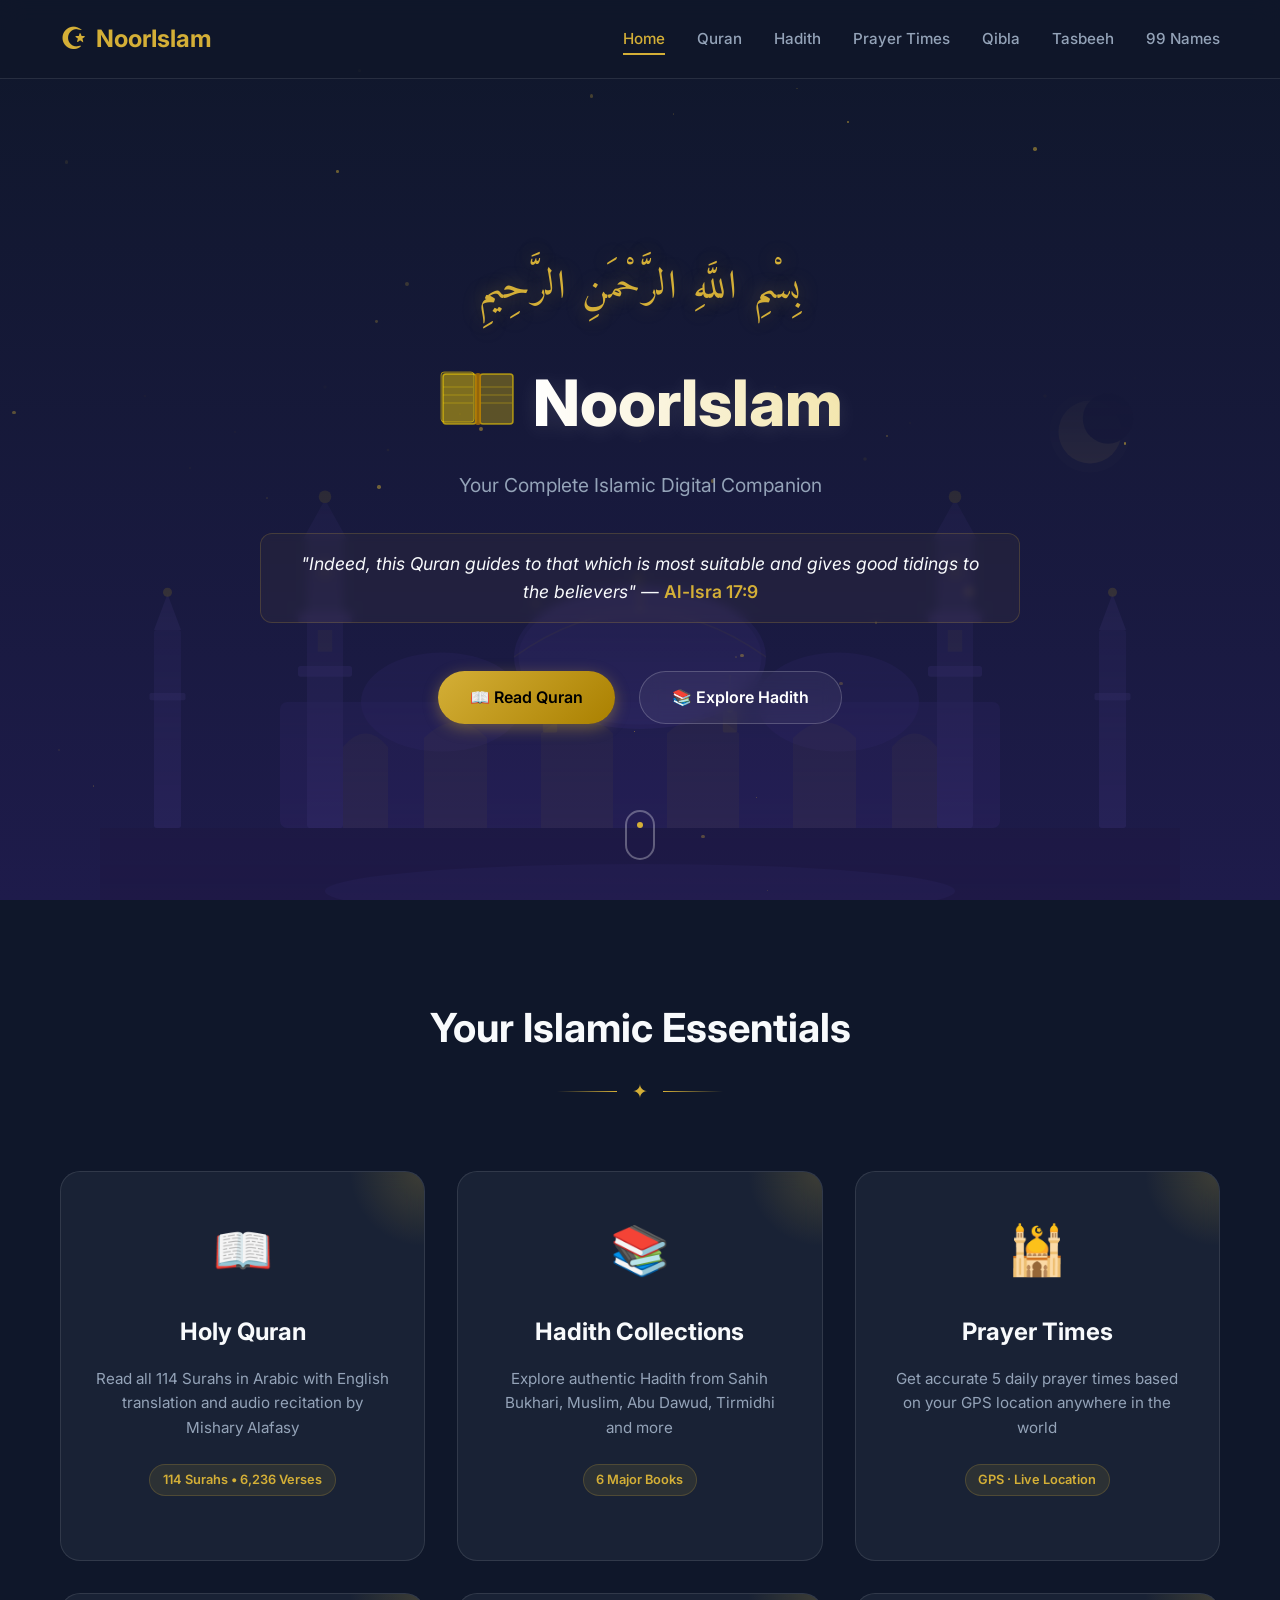
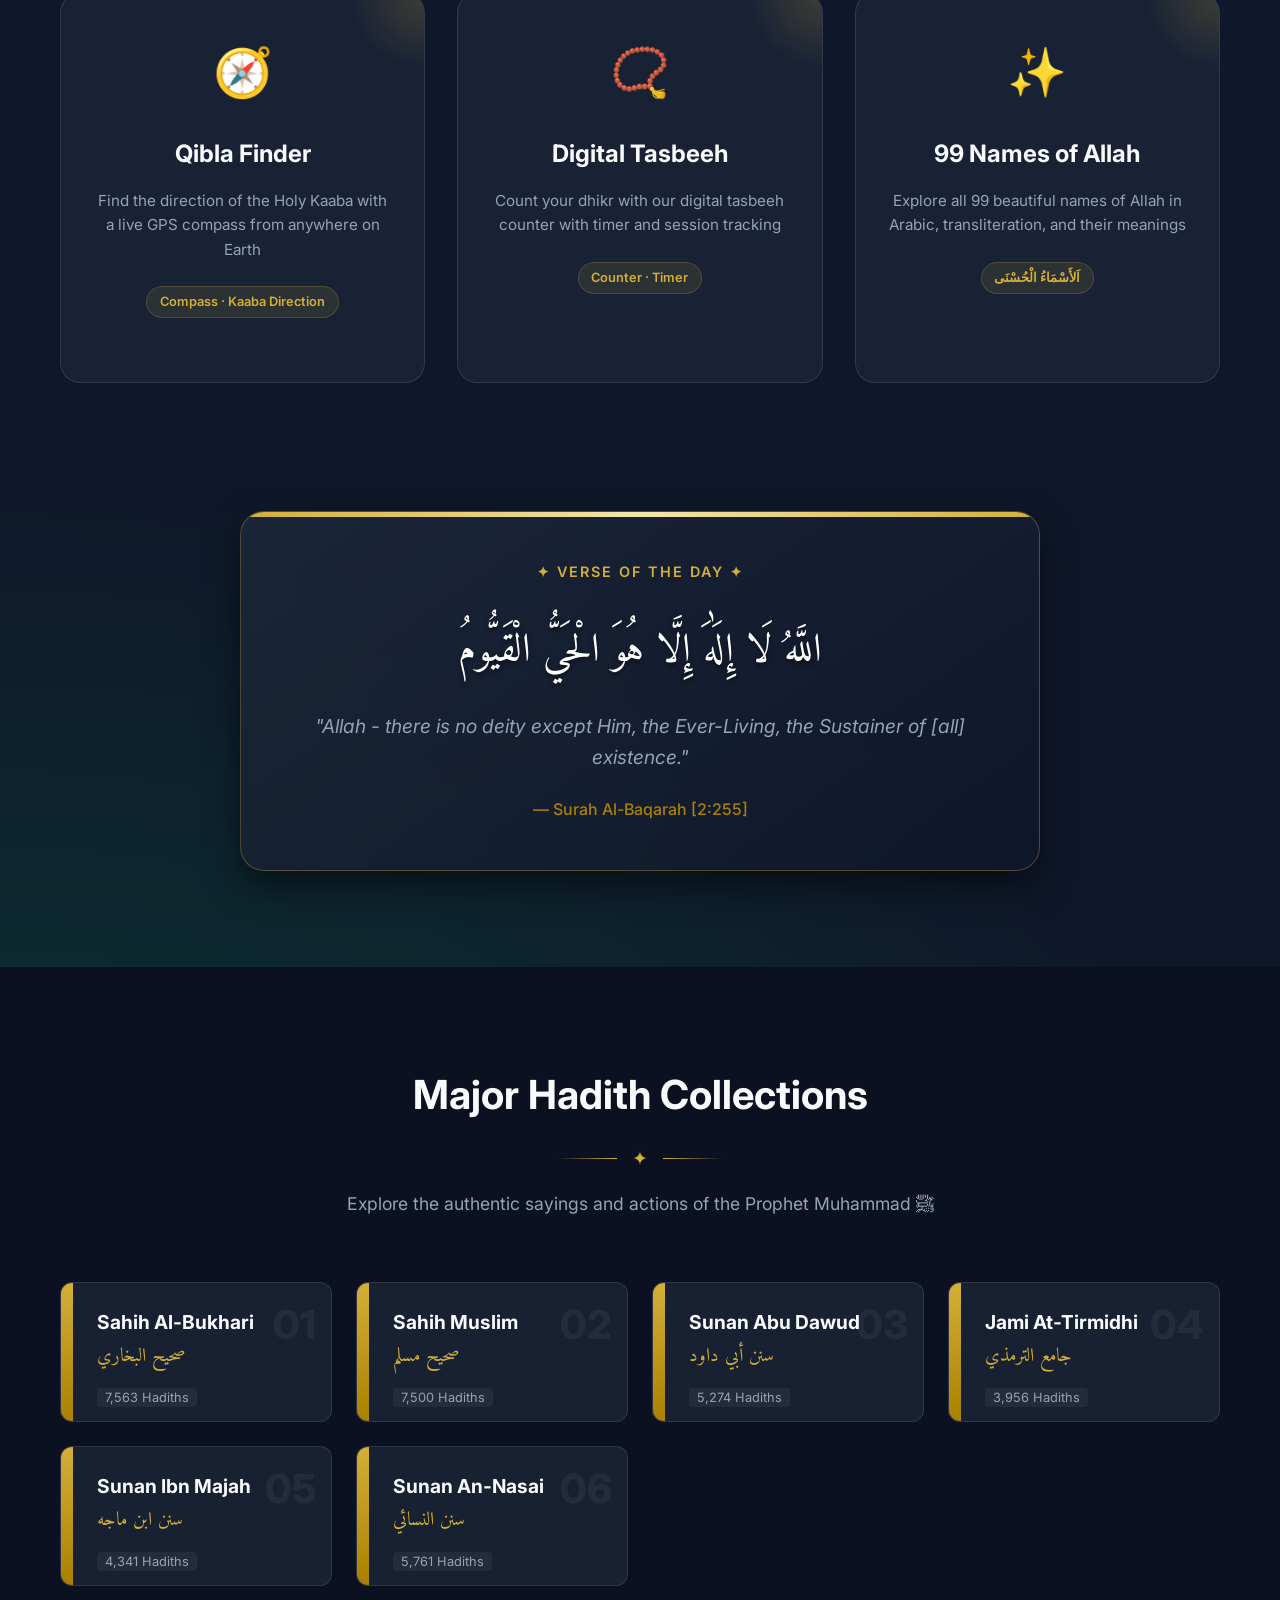
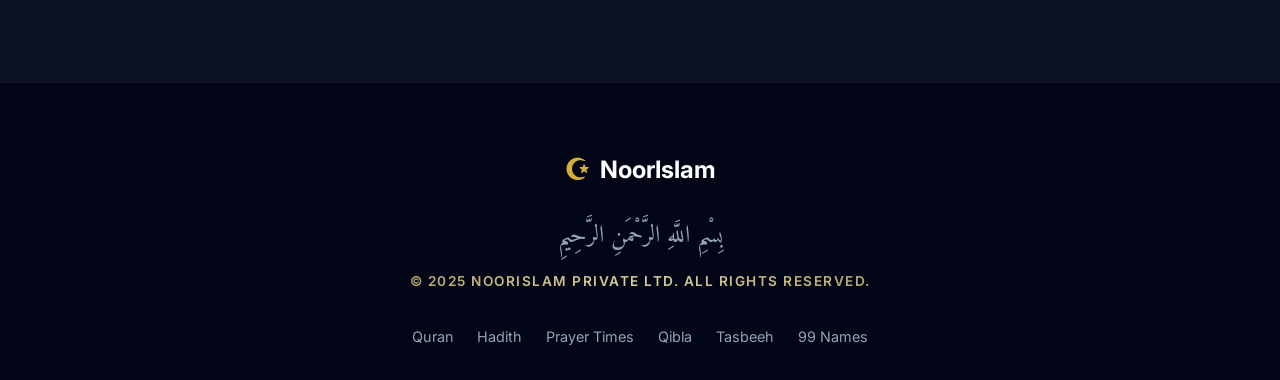
==== index.html @ 42b272fd "Initial commit: Professional Islamic web suite" ====
<!DOCTYPE html>
<html lang="en">
<head>
  <meta charset="UTF-8">
  <meta name="viewport" content="width=device-width, initial-scale=1.0">
  <meta name="description" content="NoorIslam - Your complete Islamic companion. Holy Quran, Hadith, Prayer Times, Qibla Finder, Digital Tasbeeh and 99 Names of Allah.">
  <meta http-equiv="X-Content-Type-Options" content="nosniff">
  <meta http-equiv="X-Frame-Options" content="DENY">
  <meta name="referrer" content="no-referrer">
  <title>NoorIslam — The Light of Islam</title>
  <link rel="preconnect" href="https://fonts.googleapis.com">
  <link rel="preconnect" href="https://fonts.gstatic.com" crossorigin>
  <link href="https://fonts.googleapis.com/css2?family=Amiri:ital,wght@0,400;0,700;1,400&family=Inter:wght@300;400;500;600;700&family=Scheherazade+New:wght@400;500;600;700&display=swap" rel="stylesheet">
  <link rel="stylesheet" href="css/style.css">
</head>
<body>

  <!-- Navigation -->
  <nav class="navbar" id="navbar">
    <div class="nav-container">
      <div class="nav-logo">
        <div class="logo-icon">☪</div>
        <span class="logo-text">NoorIslam</span>
      </div>
      <div class="nav-links" id="navLinks">
        <a href="index.html" class="nav-link active">Home</a>
        <a href="quran.html" class="nav-link">Quran</a>
        <a href="hadith.html" class="nav-link">Hadith</a>
        <a href="prayer.html" class="nav-link">Prayer Times</a>
        <a href="qibla.html" class="nav-link">Qibla</a>
        <a href="tasbeeh.html" class="nav-link">Tasbeeh</a>
        <a href="names.html" class="nav-link">99 Names</a>
      </div>
      <button class="nav-toggle" id="navToggle" aria-label="Toggle menu">
        <span></span><span></span><span></span>
      </button>
    </div>
  </nav>

  <!-- Hero Section -->
  <section class="hero" id="hero">
    <!-- Animated Kaaba / Mosque Background -->
    <div class="hero-bg">
      <div class="mosque-scene">
        <svg class="mosque-svg" viewBox="0 0 1200 600" xmlns="http://www.w3.org/2000/svg">
          <!-- Stars -->
          <g class="stars-layer">
            <circle cx="50" cy="40" r="1.5" fill="rgba(255,215,0,0.8)" class="star-pulse"/>
            <circle cx="150" cy="80" r="1" fill="rgba(255,215,0,0.6)"/>
            <circle cx="250" cy="30" r="2" fill="rgba(255,215,0,0.9)" class="star-pulse"/>
            <circle cx="400" cy="60" r="1.5" fill="rgba(255,215,0,0.7)"/>
            <circle cx="500" cy="20" r="1" fill="rgba(255,215,0,0.8)" class="star-pulse"/>
            <circle cx="650" cy="50" r="2" fill="rgba(255,215,0,0.6)"/>
            <circle cx="750" cy="30" r="1.5" fill="rgba(255,215,0,0.9)" class="star-pulse"/>
            <circle cx="900" cy="70" r="1" fill="rgba(255,215,0,0.7)"/>
            <circle cx="1050" cy="40" r="2" fill="rgba(255,215,0,0.8)" class="star-pulse"/>
            <circle cx="1150" cy="20" r="1.5" fill="rgba(255,215,0,0.6)"/>
            <circle cx="100" cy="120" r="1" fill="rgba(255,215,0,0.5)"/>
            <circle cx="320" cy="100" r="1.5" fill="rgba(255,215,0,0.7)" class="star-pulse"/>
            <circle cx="600" cy="90" r="1" fill="rgba(255,215,0,0.6)"/>
            <circle cx="850" cy="110" r="2" fill="rgba(255,215,0,0.8)" class="star-pulse"/>
            <circle cx="1100" cy="80" r="1" fill="rgba(255,215,0,0.5)"/>
          </g>

          <!-- Moon -->
          <g class="moon-group">
            <circle cx="1100" cy="80" r="45" fill="rgba(255,240,180,0.15)" class="moon-glow"/>
            <circle cx="1100" cy="80" r="35" fill="rgba(255,220,100,0.9)"/>
            <circle cx="1120" cy="65" r="28" fill="rgba(20,15,40,0.95)"/>
          </g>

          <!-- Ground -->
          <rect x="0" y="520" width="1200" height="80" fill="rgba(30,20,60,0.8)" rx="0"/>

          <!-- Minaret Left Far -->
          <g class="minaret-left-far">
            <rect x="60" y="300" width="30" height="220" fill="rgba(100,80,180,0.4)" rx="3"/>
            <polygon points="60,300 90,300 75,260" fill="rgba(120,100,200,0.5)"/>
            <circle cx="75" cy="258" r="5" fill="rgba(255,215,0,0.7)"/>
            <rect x="55" y="370" width="40" height="8" fill="rgba(120,100,200,0.4)" rx="2"/>
          </g>

          <!-- Minaret Right Far -->
          <g class="minaret-right-far">
            <rect x="1110" y="300" width="30" height="220" fill="rgba(100,80,180,0.4)" rx="3"/>
            <polygon points="1110,300 1140,300 1125,260" fill="rgba(120,100,200,0.5)"/>
            <circle cx="1125" cy="258" r="5" fill="rgba(255,215,0,0.7)"/>
            <rect x="1105" y="370" width="40" height="8" fill="rgba(120,100,200,0.4)" rx="2"/>
          </g>

          <!-- Main Mosque Body -->
          <rect x="200" y="380" width="800" height="140" fill="rgba(70,50,140,0.5)" rx="8"/>

          <!-- Main Dome -->
          <ellipse cx="600" cy="330" rx="140" ry="80" fill="rgba(80,60,160,0.6)"/>
          <ellipse cx="600" cy="330" rx="135" ry="75" fill="rgba(90,70,170,0.5)"/>

          <!-- Side Domes -->
          <ellipse cx="380" cy="380" rx="90" ry="55" fill="rgba(75,55,150,0.5)"/>
          <ellipse cx="820" cy="380" rx="90" ry="55" fill="rgba(75,55,150,0.5)"/>

          <!-- Dome Details -->
          <path d="M460,330 Q600,230 740,330" fill="none" stroke="rgba(255,215,0,0.2)" stroke-width="1.5"/>
          <line x1="600" y1="250" x2="600" y2="280" stroke="rgba(255,215,0,0.5)" stroke-width="2"/>
          <text x="600" y="248" text-anchor="middle" fill="rgba(255,215,0,0.8)" font-size="14">☪</text>

          <!-- Minarets Main -->
          <g class="minaret-left">
            <rect x="230" y="200" width="40" height="320" fill="rgba(90,70,160,0.5)" rx="4"/>
            <polygon points="225,200 275,200 250,155" fill="rgba(110,85,190,0.6)"/>
            <circle cx="250" cy="152" r="7" fill="rgba(255,215,0,0.9)"/>
            <rect x="220" y="280" width="60" height="12" fill="rgba(110,85,190,0.5)" rx="3"/>
            <rect x="220" y="340" width="60" height="12" fill="rgba(110,85,190,0.5)" rx="3"/>
            <!-- Windows -->
            <rect x="242" y="220" width="16" height="24" fill="rgba(255,215,0,0.15)" rx="8 8 0 0"/>
            <rect x="242" y="300" width="16" height="24" fill="rgba(255,215,0,0.15)" rx="8 8 0 0"/>
          </g>

          <g class="minaret-right">
            <rect x="930" y="200" width="40" height="320" fill="rgba(90,70,160,0.5)" rx="4"/>
            <polygon points="925,200 975,200 950,155" fill="rgba(110,85,190,0.6)"/>
            <circle cx="950" cy="152" r="7" fill="rgba(255,215,0,0.9)"/>
            <rect x="920" y="280" width="60" height="12" fill="rgba(110,85,190,0.5)" rx="3"/>
            <rect x="920" y="340" width="60" height="12" fill="rgba(110,85,190,0.5)" rx="3"/>
            <rect x="942" y="220" width="16" height="24" fill="rgba(255,215,0,0.15)" rx="8 8 0 0"/>
            <rect x="942" y="300" width="16" height="24" fill="rgba(255,215,0,0.15)" rx="8 8 0 0"/>
          </g>

          <!-- Mosque Windows/Arches -->
          <path d="M270,430 Q295,400 320,430 L320,520 L270,520 Z" fill="rgba(255,215,0,0.1)"/>
          <path d="M360,420 Q395,385 430,420 L430,520 L360,520 Z" fill="rgba(255,215,0,0.1)"/>
          <path d="M490,415 Q530,378 570,415 L570,520 L490,520 Z" fill="rgba(255,215,0,0.1)"/>
          <path d="M630,415 Q670,378 710,415 L710,520 L630,520 Z" fill="rgba(255,215,0,0.1)"/>
          <path d="M770,420 Q805,385 840,420 L840,520 L770,520 Z" fill="rgba(255,215,0,0.1)"/>
          <path d="M880,430 Q905,400 930,430 L930,520 L880,520 Z" fill="rgba(255,215,0,0.1)"/>

          <!-- Reflections in water -->
          <ellipse cx="600" cy="590" rx="350" ry="30" fill="rgba(100,80,200,0.15)"/>

          <!-- Lanterns -->
          <g class="lantern" style="animation: sway 4s ease-in-out infinite;">
            <line x1="500" y1="350" x2="500" y2="390" stroke="rgba(255,215,0,0.4)" stroke-width="1"/>
            <rect x="492" y="390" width="16" height="24" fill="rgba(255,215,0,0.2)" rx="2"/>
            <circle cx="500" cy="388" r="4" fill="rgba(255,215,0,0.6)"/>
          </g>
          <g class="lantern" style="animation: sway 4s ease-in-out infinite 1s;">
            <line x1="700" y1="350" x2="700" y2="390" stroke="rgba(255,215,0,0.4)" stroke-width="1"/>
            <rect x="692" y="390" width="16" height="24" fill="rgba(255,215,0,0.2)" rx="2"/>
            <circle cx="700" cy="388" r="4" fill="rgba(255,215,0,0.6)"/>
          </g>
        </svg>
      </div>
      <div class="particles-container" id="particles"></div>
    </div>

    <div class="hero-content">
      <div class="bismillah-text">بِسْمِ اللَّهِ الرَّحْمَنِ الرَّحِيمِ</div>
      <div class="hero-logo-row">
        <div class="hero-book-icon">
          <svg viewBox="0 0 80 60" width="80" height="60" xmlns="http://www.w3.org/2000/svg">
            <rect x="5" y="5" width="33" height="50" fill="rgba(255,215,0,0.3)" rx="3" stroke="rgba(255,215,0,0.6)" stroke-width="1.5"/>
            <rect x="3" y="3" width="33" height="50" fill="rgba(255,215,0,0.2)" rx="3" stroke="rgba(255,215,0,0.5)" stroke-width="1"/>
            <rect x="42" y="5" width="33" height="50" fill="rgba(255,215,0,0.3)" rx="3" stroke="rgba(255,215,0,0.6)" stroke-width="1.5"/>
            <line x1="5" y1="18" x2="35" y2="18" stroke="rgba(255,215,0,0.4)" stroke-width="0.8"/>
            <line x1="5" y1="26" x2="35" y2="26" stroke="rgba(255,215,0,0.4)" stroke-width="0.8"/>
            <line x1="5" y1="34" x2="35" y2="34" stroke="rgba(255,215,0,0.4)" stroke-width="0.8"/>
            <line x1="42" y1="18" x2="74" y2="18" stroke="rgba(255,215,0,0.4)" stroke-width="0.8"/>
            <line x1="42" y1="26" x2="74" y2="26" stroke="rgba(255,215,0,0.4)" stroke-width="0.8"/>
            <line x1="42" y1="34" x2="74" y2="34" stroke="rgba(255,215,0,0.4)" stroke-width="0.8"/>
            <path d="M37,5 Q40,3 43,5 L43,55 Q40,57 37,55 Z" fill="rgba(180,120,0,0.8)"/>
          </svg>
        </div>
        <h1 class="hero-title">NoorIslam</h1>
      </div>
      <p class="hero-subtitle">Your Complete Islamic Digital Companion</p>
      <p class="hero-verse">"Indeed, this Quran guides to that which is most suitable and gives good tidings to the believers" — <span>Al-Isra 17:9</span></p>
      <div class="hero-cta">
        <a href="quran.html" class="btn-primary">📖 Read Quran</a>
        <a href="hadith.html" class="btn-secondary">📚 Explore Hadith</a>
      </div>
      <div class="scroll-indicator">
        <div class="scroll-dot"></div>
      </div>
    </div>
  </section>

  <!-- Features Grid -->
  <section class="features-section" id="features">
    <div class="container">
      <div class="section-header">
        <h2 class="section-title">Your Islamic Essentials</h2>
        <div class="section-divider"><span>✦</span></div>
      </div>
      <div class="features-grid">

        <a href="quran.html" class="feature-card quran-card">
          <div class="card-glow"></div>
          <div class="card-icon">📖</div>
          <h3>Holy Quran</h3>
          <p>Read all 114 Surahs in Arabic with English translation and audio recitation by Mishary Alafasy</p>
          <div class="card-badge">114 Surahs • 6,236 Verses</div>
          <div class="card-arrow">→</div>
        </a>

        <a href="hadith.html" class="feature-card hadith-card">
          <div class="card-glow"></div>
          <div class="card-icon">📚</div>
          <h3>Hadith Collections</h3>
          <p>Explore authentic Hadith from Sahih Bukhari, Muslim, Abu Dawud, Tirmidhi and more</p>
          <div class="card-badge">6 Major Books</div>
          <div class="card-arrow">→</div>
        </a>

        <a href="prayer.html" class="feature-card prayer-card">
          <div class="card-glow"></div>
          <div class="card-icon">🕌</div>
          <h3>Prayer Times</h3>
          <p>Get accurate 5 daily prayer times based on your GPS location anywhere in the world</p>
          <div class="card-badge">GPS · Live Location</div>
          <div class="card-arrow">→</div>
        </a>

        <a href="qibla.html" class="feature-card qibla-card">
          <div class="card-glow"></div>
          <div class="card-icon">🧭</div>
          <h3>Qibla Finder</h3>
          <p>Find the direction of the Holy Kaaba with a live GPS compass from anywhere on Earth</p>
          <div class="card-badge">Compass · Kaaba Direction</div>
          <div class="card-arrow">→</div>
        </a>

        <a href="tasbeeh.html" class="feature-card tasbeeh-card">
          <div class="card-glow"></div>
          <div class="card-icon">📿</div>
          <h3>Digital Tasbeeh</h3>
          <p>Count your dhikr with our digital tasbeeh counter with timer and session tracking</p>
          <div class="card-badge">Counter · Timer</div>
          <div class="card-arrow">→</div>
        </a>

        <a href="names.html" class="feature-card names-card">
          <div class="card-glow"></div>
          <div class="card-icon">✨</div>
          <h3>99 Names of Allah</h3>
          <p>Explore all 99 beautiful names of Allah in Arabic, transliteration, and their meanings</p>
          <div class="card-badge">اَلأَسْمَاءُ الْحُسْنَى</div>
          <div class="card-arrow">→</div>
        </a>

      </div>
    </div>
  </section>

  <!-- Daily Verse Section -->
  <section class="daily-verse-section">
    <div class="container">
      <div class="daily-verse-card">
        <div class="verse-label">✦ Verse of the Day ✦</div>
        <div class="verse-arabic" id="dailyArabic">Loading...</div>
        <div class="verse-translation" id="dailyTranslation">Loading...</div>
        <div class="verse-ref" id="dailyRef"></div>
      </div>
    </div>
  </section>

  <!-- Hadith Preview Section -->
  <section class="hadith-preview-section">
    <div class="container">
      <div class="section-header">
        <h2 class="section-title">Major Hadith Collections</h2>
        <div class="section-divider"><span>✦</span></div>
        <p class="section-subtitle">Explore the authentic sayings and actions of the Prophet Muhammad ﷺ</p>
      </div>
      <div class="hadith-books-grid">
        <a href="hadith.html?book=bukhari" class="hadith-book-card">
          <div class="book-spine"></div>
          <div class="book-content">
            <div class="book-number">01</div>
            <h4>Sahih Al-Bukhari</h4>
            <p>صحيح البخاري</p>
            <span class="hadith-count">7,563 Hadiths</span>
          </div>
        </a>
        <a href="hadith.html?book=muslim" class="hadith-book-card">
          <div class="book-spine"></div>
          <div class="book-content">
            <div class="book-number">02</div>
            <h4>Sahih Muslim</h4>
            <p>صحيح مسلم</p>
            <span class="hadith-count">7,500 Hadiths</span>
          </div>
        </a>
        <a href="hadith.html?book=abudawud" class="hadith-book-card">
          <div class="book-spine"></div>
          <div class="book-content">
            <div class="book-number">03</div>
            <h4>Sunan Abu Dawud</h4>
            <p>سنن أبي داود</p>
            <span class="hadith-count">5,274 Hadiths</span>
          </div>
        </a>
        <a href="hadith.html?book=tirmidhi" class="hadith-book-card">
          <div class="book-spine"></div>
          <div class="book-content">
            <div class="book-number">04</div>
            <h4>Jami At-Tirmidhi</h4>
            <p>جامع الترمذي</p>
            <span class="hadith-count">3,956 Hadiths</span>
          </div>
        </a>
        <a href="hadith.html?book=ibnmajah" class="hadith-book-card">
          <div class="book-spine"></div>
          <div class="book-content">
            <div class="book-number">05</div>
            <h4>Sunan Ibn Majah</h4>
            <p>سنن ابن ماجه</p>
            <span class="hadith-count">4,341 Hadiths</span>
          </div>
        </a>
        <a href="hadith.html?book=nasai" class="hadith-book-card">
          <div class="book-spine"></div>
          <div class="book-content">
            <div class="book-number">06</div>
            <h4>Sunan An-Nasai</h4>
            <p>سنن النسائي</p>
            <span class="hadith-count">5,761 Hadiths</span>
          </div>
        </a>
      </div>
    </div>
  </section>

  <!-- Footer -->
  <footer class="footer">
    <div class="container">
      <div class="footer-content">
        <div class="footer-logo">
          <div class="logo-icon">☪</div>
          <span>NoorIslam</span>
        </div>
        <p class="footer-text">بِسْمِ اللَّهِ الرَّحْمَنِ الرَّحِيمِ</p>
        <p class="footer-sub">© 2025 NoorIslam Private Ltd. All rights reserved.</p>
        <nav class="footer-nav">
          <a href="quran.html">Quran</a>
          <a href="hadith.html">Hadith</a>
          <a href="prayer.html">Prayer Times</a>
          <a href="qibla.html">Qibla</a>
          <a href="tasbeeh.html">Tasbeeh</a>
          <a href="names.html">99 Names</a>
        </nav>
      </div>
    </div>
  </footer>

  <script src="js/config.js"></script>
  <script src="js/main.js"></script>
  <script src="js/home.js"></script>
</body>
</html>
---- css/style.css ----
:root {
  /* Colors */
  --pk-gold: #D4AF37;
  --pk-gold-light: #F3E5AB;
  --pk-gold-dark: #AA8000;
  --bg-dark: #0F172A; /* Slate 900 */
  --bg-card: rgba(30, 41, 59, 0.7); /* Glass slate 800 */
  --bg-card-hover: rgba(30, 41, 59, 0.9);
  --text-main: #F8FAFC; /* Slate 50 */
  --text-muted: #94A3B8; /* Slate 400 */
  --accent-cyan: #06B6D4;
  --accent-green: #10B981;
  
  /* Fonts */
  --font-arabic: 'Amiri', 'Scheherazade New', serif;
  --font-sans: 'Inter', sans-serif;
  
  /* Utilities */
  --glass-border: 1px solid rgba(255, 255, 255, 0.1);
  --glass-shadow: 0 8px 32px 0 rgba(0, 0, 0, 0.37);
  --transition: all 0.3s cubic-bezier(0.4, 0, 0.2, 1);
}

* {
  margin: 0;
  padding: 0;
  box-sizing: border-box;
}

body {
  font-family: var(--font-sans);
  background-color: var(--bg-dark);
  color: var(--text-main);
  line-height: 1.6;
  overflow-x: hidden;
  background-image: radial-gradient(circle at top right, #1e1b4b, transparent 40%),
                    radial-gradient(circle at bottom left, #064e3b, transparent 40%);
  min-height: 100vh;
}

a {
  text-decoration: none;
  color: inherit;
}

.container {
  max-width: 1200px;
  margin: 0 auto;
  padding: 0 20px;
}

/* NAVBAR */
.navbar {
  position: fixed;
  top: 0;
  width: 100%;
  z-index: 1000;
  background: rgba(15, 23, 42, 0.8);
  backdrop-filter: blur(12px);
  -webkit-backdrop-filter: blur(12px);
  border-bottom: var(--glass-border);
  transition: var(--transition);
}

.nav-container {
  max-width: 1200px;
  margin: 0 auto;
  padding: 1rem 20px;
  display: flex;
  justify-content: space-between;
  align-items: center;
}

.nav-logo {
  display: flex;
  align-items: center;
  gap: 10px;
  font-size: 1.5rem;
  font-weight: 700;
  color: var(--pk-gold);
}

.logo-icon {
  font-size: 1.8rem;
}

.nav-links {
  display: flex;
  gap: 2rem;
}

.nav-link {
  font-size: 0.95rem;
  font-weight: 500;
  color: var(--text-muted);
  transition: var(--transition);
  position: relative;
}

.nav-link:hover, .nav-link.active {
  color: var(--pk-gold);
}

.nav-link::after {
  content: '';
  position: absolute;
  bottom: -4px;
  left: 0;
  width: 0;
  height: 2px;
  background-color: var(--pk-gold);
  transition: var(--transition);
}

.nav-link:hover::after, .nav-link.active::after {
  width: 100%;
}

.nav-toggle {
  display: none;
  background: none;
  border: none;
  cursor: pointer;
}

.nav-toggle span {
  display: block;
  width: 25px;
  height: 2px;
  background-color: var(--text-main);
  margin: 5px 0;
  transition: var(--transition);
}

/* HERO SECTION */
.hero {
  position: relative;
  height: 100vh;
  display: flex;
  align-items: center;
  justify-content: center;
  text-align: center;
  overflow: hidden;
  padding-top: 80px;
}

.hero-bg {
  position: absolute;
  top: 0;
  left: 0;
  width: 100%;
  height: 100%;
  z-index: -1;
  background: linear-gradient(to bottom, #0F172A, #1E1B4B);
}

.mosque-scene {
  position: absolute;
  bottom: 0;
  width: 100%;
  height: 60%;
  min-height: 400px;
  opacity: 0.4;
  mask-image: linear-gradient(to top, rgba(0,0,0,1) 0%, rgba(0,0,0,0) 100%);
  -webkit-mask-image: linear-gradient(to top, rgba(0,0,0,1) 0%, rgba(0,0,0,0) 100%);
}

.mosque-svg {
  width: 100%;
  height: 100%;
  object-fit: cover;
  object-position: bottom;
}

.particles-container {
  position: absolute;
  top: 0;
  left: 0;
  width: 100%;
  height: 100%;
  pointer-events: none;
}

.hero-content {
  z-index: 1;
  max-width: 800px;
  padding: 0 20px;
  animation: fadeIn 1.5s ease-out;
}

.bismillah-text {
  font-family: var(--font-arabic);
  font-size: 2.5rem;
  color: var(--pk-gold);
  margin-bottom: 2rem;
  letter-spacing: 2px;
  text-shadow: 0 0 20px rgba(212, 175, 55, 0.4);
}

.hero-logo-row {
  display: flex;
  align-items: center;
  justify-content: center;
  gap: 15px;
  margin-bottom: 1rem;
}

.hero-title {
  font-size: 4rem;
  font-weight: 800;
  background: linear-gradient(to right, #FFF, var(--pk-gold-light));
  -webkit-background-clip: text;
  background-clip: text;
  color: transparent;
  text-shadow: 0 4px 20px rgba(255, 255, 255, 0.1);
}

.hero-subtitle {
  font-size: 1.2rem;
  color: var(--text-muted);
  margin-bottom: 2rem;
}

.hero-verse {
  font-style: italic;
  font-size: 1.1rem;
  margin-bottom: 3rem;
  padding: 1rem 2rem;
  background: rgba(212, 175, 55, 0.05);
  border: 1px solid rgba(212, 175, 55, 0.2);
  border-radius: 12px;
  display: inline-block;
  backdrop-filter: blur(4px);
}

.hero-verse span {
  color: var(--pk-gold);
  font-weight: 600;
  font-style: normal;
}

.hero-cta {
  display: flex;
  gap: 1.5rem;
  justify-content: center;
}

.btn-primary, .btn-secondary {
  padding: 0.8rem 2rem;
  border-radius: 50px;
  font-weight: 600;
  font-size: 1rem;
  transition: var(--transition);
  cursor: pointer;
  display: inline-flex;
  align-items: center;
  justify-content: center;
}

.btn-primary {
  background: linear-gradient(135deg, #D4AF37, #AA8000);
  color: #000;
  border: none;
  box-shadow: 0 4px 15px rgba(212, 175, 55, 0.4);
}

.btn-primary:hover {
  transform: translateY(-3px);
  box-shadow: 0 8px 25px rgba(212, 175, 55, 0.6);
}

.btn-secondary {
  background: rgba(255, 255, 255, 0.05);
  color: white;
  border: 1px solid rgba(255, 255, 255, 0.2);
  backdrop-filter: blur(10px);
}

.btn-secondary:hover {
  background: rgba(255, 255, 255, 0.1);
  transform: translateY(-3px);
  border-color: rgba(255, 255, 255, 0.4);
}

.scroll-indicator {
  position: absolute;
  bottom: 40px;
  left: 50%;
  transform: translateX(-50%);
  width: 30px;
  height: 50px;
  border: 2px solid rgba(255, 255, 255, 0.3);
  border-radius: 15px;
  display: flex;
  justify-content: center;
}

.scroll-dot {
  width: 6px;
  height: 6px;
  background-color: var(--pk-gold);
  border-radius: 50%;
  margin-top: 10px;
  animation: scrollDown 2s infinite;
}

/* SECTION HEADERS */
.section-header {
  text-align: center;
  margin-bottom: 4rem;
}

.section-title {
  font-size: 2.5rem;
  font-weight: 700;
  margin-bottom: 1rem;
}

.section-divider {
  display: flex;
  align-items: center;
  justify-content: center;
  gap: 15px;
}

.section-divider::before, .section-divider::after {
  content: '';
  height: 1px;
  width: 60px;
  background: linear-gradient(to right, transparent, var(--pk-gold));
}

.section-divider::after {
  background: linear-gradient(to left, transparent, var(--pk-gold));
}

.section-divider span {
  color: var(--pk-gold);
  font-size: 1.2rem;
}

.section-subtitle {
  color: var(--text-muted);
  margin-top: 1rem;
  font-size: 1.1rem;
}

/* FEATURES PREVIEW */
.features-section {
  padding: 6rem 0;
  background-color: var(--bg-dark);
}

.features-grid {
  display: grid;
  grid-template-columns: repeat(auto-fit, minmax(300px, 1fr));
  gap: 2rem;
}

.feature-card {
  position: relative;
  background: var(--bg-card);
  border: var(--glass-border);
  border-radius: 20px;
  padding: 2.5rem 2rem;
  text-align: center;
  overflow: hidden;
  transition: var(--transition);
  backdrop-filter: blur(10px);
  -webkit-backdrop-filter: blur(10px);
  z-index: 1;
}

.feature-card:hover {
  transform: translateY(-10px);
  background: var(--bg-card-hover);
  border-color: rgba(212, 175, 55, 0.3);
  box-shadow: 0 20px 40px rgba(0, 0, 0, 0.4);
}

.card-glow {
  position: absolute;
  width: 150px;
  height: 150px;
  background: radial-gradient(circle, rgba(212, 175, 55, 0.2) 0%, rgba(0,0,0,0) 70%);
  top: -75px;
  right: -75px;
  border-radius: 50%;
  z-index: -1;
  transition: var(--transition);
}

.feature-card:hover .card-glow {
  transform: scale(1.5);
  background: radial-gradient(circle, rgba(212, 175, 55, 0.3) 0%, rgba(0,0,0,0) 70%);
}

.card-icon {
  font-size: 3rem;
  margin-bottom: 1.5rem;
  display: inline-block;
  transition: var(--transition);
}

.feature-card:hover .card-icon {
  transform: scale(1.1);
}

.feature-card h3 {
  font-size: 1.5rem;
  margin-bottom: 1rem;
  color: var(--text-main);
}

.feature-card p {
  color: var(--text-muted);
  margin-bottom: 1.5rem;
  font-size: 0.95rem;
}

.card-badge {
  display: inline-block;
  padding: 0.3rem 0.8rem;
  background: rgba(212, 175, 55, 0.1);
  color: var(--pk-gold);
  border-radius: 20px;
  font-size: 0.8rem;
  font-weight: 600;
  margin-bottom: 1.5rem;
  border: 1px solid rgba(212, 175, 55, 0.2);
}

.card-arrow {
  position: absolute;
  bottom: 2rem;
  right: 2rem;
  color: var(--pk-gold);
  font-size: 1.5rem;
  opacity: 0;
  transform: translateX(-20px);
  transition: var(--transition);
}

.feature-card:hover .card-arrow {
  opacity: 1;
  transform: translateX(0);
}

/* DAILY VERSE SECTION */
.daily-verse-section {
  padding: 2rem 0 6rem;
}

.daily-verse-card {
  max-width: 800px;
  margin: 0 auto;
  background: linear-gradient(145deg, rgba(30, 41, 59, 0.8), rgba(15, 23, 42, 0.9));
  border: 1px solid rgba(212, 175, 55, 0.3);
  border-radius: 24px;
  padding: 3rem;
  text-align: center;
  position: relative;
  overflow: hidden;
  box-shadow: 0 15px 35px rgba(0, 0, 0, 0.5);
}

.daily-verse-card::before {
  content: '';
  position: absolute;
  top: 0;
  left: 0;
  width: 100%;
  height: 5px;
  background: linear-gradient(90deg, #D4AF37, #F3E5AB, #D4AF37);
}

.verse-label {
  color: var(--pk-gold);
  font-weight: 600;
  letter-spacing: 2px;
  text-transform: uppercase;
  margin-bottom: 2rem;
  font-size: 0.9rem;
}

.verse-arabic {
  font-family: var(--font-arabic);
  font-size: 2.5rem;
  color: #fff;
  line-height: 1.8;
  margin-bottom: 1.5rem;
  direction: rtl;
  text-shadow: 0 2px 4px rgba(0,0,0,0.5);
}

.verse-translation {
  font-size: 1.2rem;
  color: var(--text-muted);
  font-style: italic;
  margin-bottom: 1.5rem;
  line-height: 1.6;
}

.verse-ref {
  color: var(--pk-gold-dark);
  font-weight: 500;
}

/* HADITH PREVIEW SECTION */
.hadith-preview-section {
  padding: 6rem 0;
  background: #0B1121;
}

.hadith-books-grid {
  display: grid;
  grid-template-columns: repeat(auto-fit, minmax(250px, 1fr));
  gap: 1.5rem;
}

.hadith-book-card {
  display: flex;
  background: var(--bg-card);
  border: var(--glass-border);
  border-radius: 12px;
  overflow: hidden;
  transition: var(--transition);
  height: 140px;
}

.hadith-book-card:hover {
  transform: translateY(-5px);
  box-shadow: 0 10px 20px rgba(0,0,0,0.4);
  border-color: rgba(212, 175, 55, 0.3);
}

.book-spine {
  width: 12px;
  background: linear-gradient(to bottom, #D4AF37, #AA8000);
  height: 100%;
}

.book-content {
  padding: 1.5rem;
  position: relative;
  flex: 1;
}

.book-number {
  position: absolute;
  top: 10px;
  right: 15px;
  font-size: 2.5rem;
  font-weight: 800;
  color: rgba(255,255,255,0.05);
}

.book-content h4 {
  font-size: 1.2rem;
  margin-bottom: 0.2rem;
}

.book-content p {
  font-family: var(--font-arabic);
  color: var(--pk-gold);
  font-size: 1.2rem;
  margin-bottom: 0.8rem;
}

.hadith-count {
  font-size: 0.8rem;
  color: var(--text-muted);
  background: rgba(255,255,255,0.05);
  padding: 2px 8px;
  border-radius: 4px;
}

/* FOOTER */
.footer {
  background: #020617;
  padding: 4rem 0 2rem;
  border-top: 1px solid rgba(255,255,255,0.05);
  text-align: center;
}

.footer-logo {
  display: flex;
  align-items: center;
  justify-content: center;
  gap: 10px;
  font-size: 1.5rem;
  font-weight: 700;
  color: white;
  margin-bottom: 1.5rem;
}

.footer-logo .logo-icon {
  color: var(--pk-gold);
}

.footer-text {
  font-family: var(--font-arabic);
  font-size: 1.5rem;
  color: var(--text-muted);
  margin-bottom: 1rem;
}

.footer-sub {
  font-size: 0.85rem;
  margin-bottom: 2rem;
  letter-spacing: 1.5px;
  text-transform: uppercase;
  background: linear-gradient(90deg, rgba(212,175,55,0.6), rgba(243,229,171,0.9), rgba(212,175,55,0.6));
  -webkit-background-clip: text;
  background-clip: text;
  color: transparent;
  font-weight: 600;
}

.footer-nav {
  display: flex;
  justify-content: center;
  gap: 1.5rem;
  flex-wrap: wrap;
}

.footer-nav a {
  color: var(--text-muted);
  font-size: 0.9rem;
  transition: var(--transition);
}

.footer-nav a:hover {
  color: var(--pk-gold);
}

/* PAGES COMMON HEADER */
.page-header {
  padding: 120px 0 60px;
  text-align: center;
  background: linear-gradient(to bottom, rgba(15, 23, 42, 0.8), rgba(30, 41, 59, 0.5));
  border-bottom: 1px solid rgba(255,255,255,0.05);
  position: relative;
}

.page-title {
  font-size: 3rem;
  font-weight: 800;
  margin-bottom: 1rem;
  background: linear-gradient(to right, #FFF, var(--pk-gold));
  -webkit-background-clip: text;
  background-clip: text;
  color: transparent;
}

.page-subtitle {
  color: var(--text-muted);
  font-size: 1.2rem;
  max-width: 600px;
  margin: 0 auto;
}

/* ANIMATIONS */
@keyframes fadeIn {
  from { opacity: 0; transform: translateY(20px); }
  to { opacity: 1; transform: translateY(0); }
}

@keyframes scrollDown {
  0% { transform: translateY(0); opacity: 1; }
  100% { transform: translateY(15px); opacity: 0; }
}

@keyframes sway {
  0%, 100% { transform: rotate(-5deg); transform-origin: top center; }
  50% { transform: rotate(5deg); transform-origin: top center; }
}

.star-pulse {
  animation: pulse 2s infinite alternate;
}

@keyframes pulse {
  from { opacity: 0.3; r: 1; }
  to { opacity: 1; r: 2; }
}

/* Loader */
.loader-container {
  display: flex;
  justify-content: center;
  align-items: center;
  padding: 3rem;
}

.loader {
  width: 40px;
  height: 40px;
  border: 3px solid rgba(212, 175, 55, 0.2);
  border-radius: 50%;
  border-top-color: var(--pk-gold);
  animation: spin 1s ease-in-out infinite;
}

@keyframes spin {
  to { transform: rotate(360deg); }
}

/* Responsive */
@media (max-width: 768px) {
  .nav-links {
    position: absolute;
    top: 100%;
    left: 0;
    width: 100%;
    background: rgba(15, 23, 42, 0.95);
    flex-direction: column;
    padding: 2rem;
    gap: 1.5rem;
    clip-path: polygon(0 0, 100% 0, 100% 0, 0 0);
    transition: clip-path 0.3s ease-in-out;
  }

  .nav-links.show {
    clip-path: polygon(0 0, 100% 0, 100% 100%, 0 100%);
    border-bottom: var(--glass-border);
  }

  .nav-toggle {
    display: block;
  }
  
  .hero-title { font-size: 2.5rem; }
  
  .daily-verse-card {
    padding: 2rem 1.5rem;
  }
  .verse-arabic {
    font-size: 2rem;
  }
}
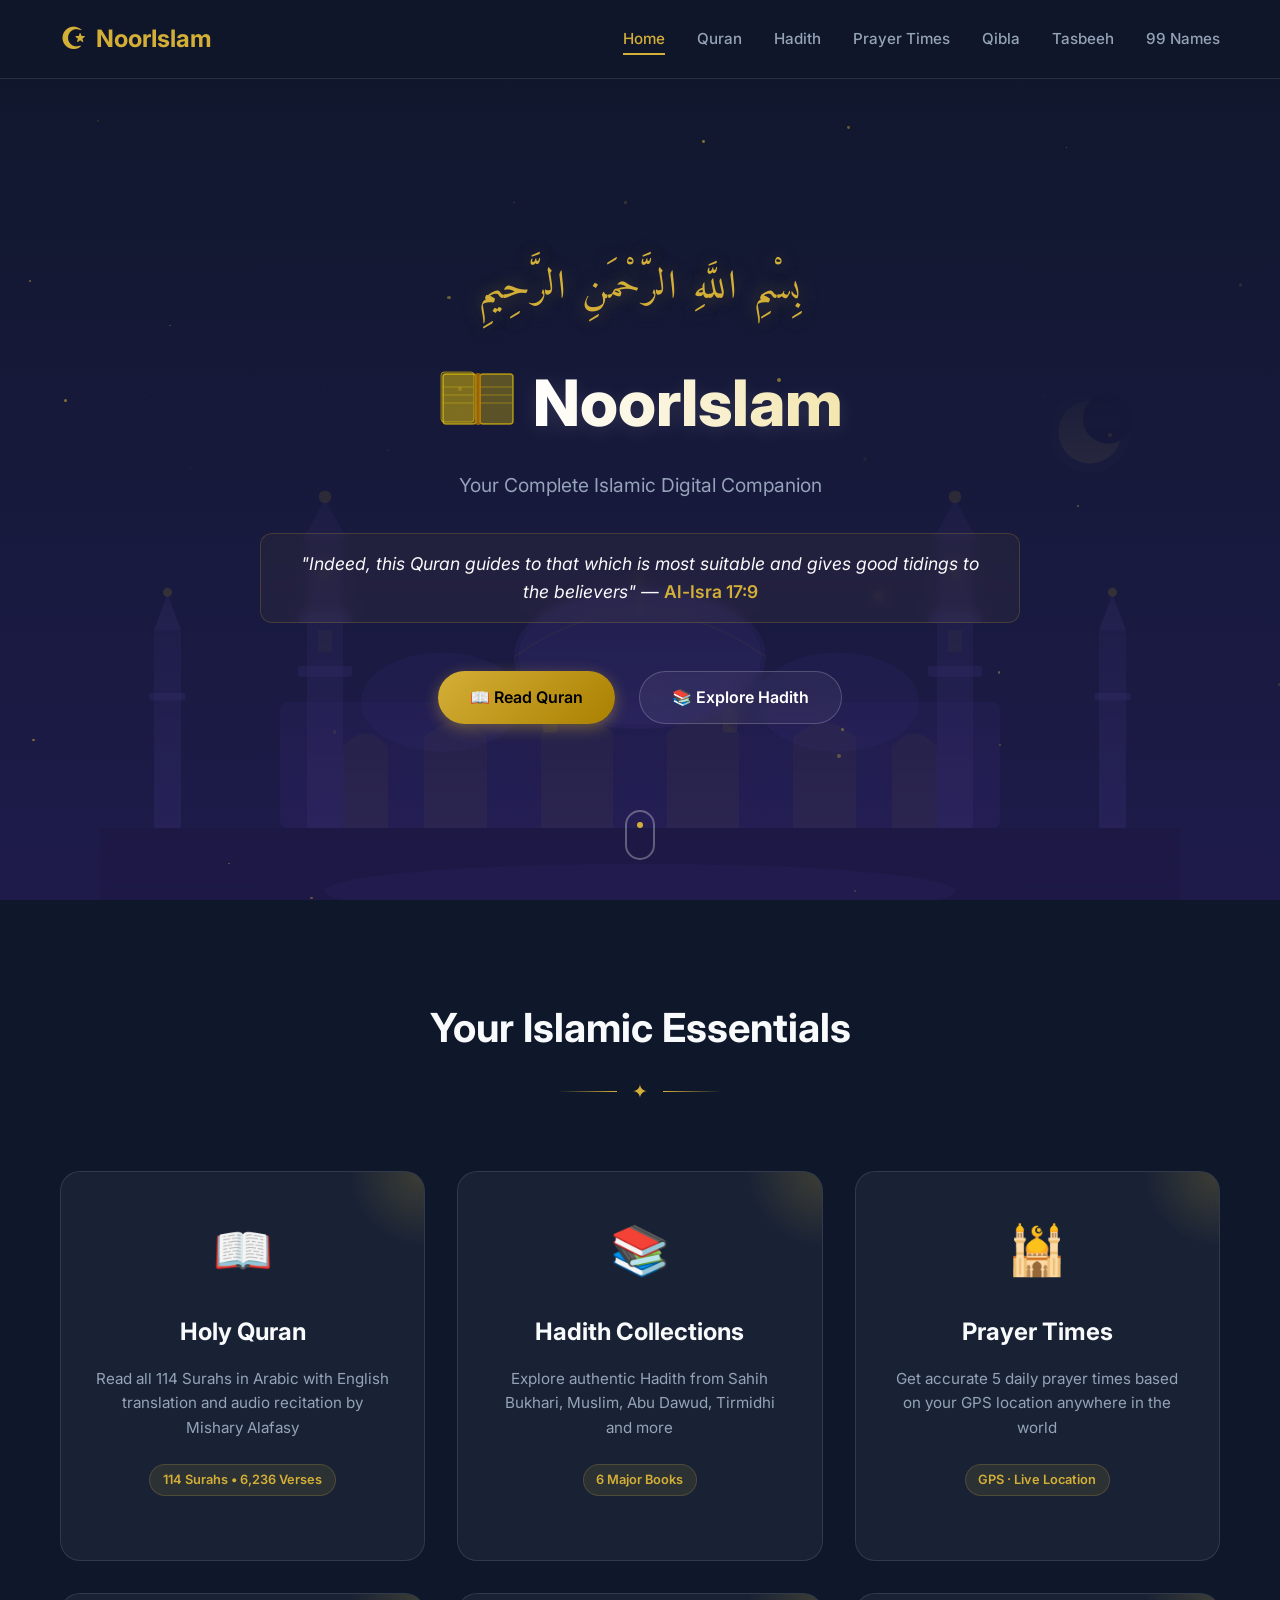
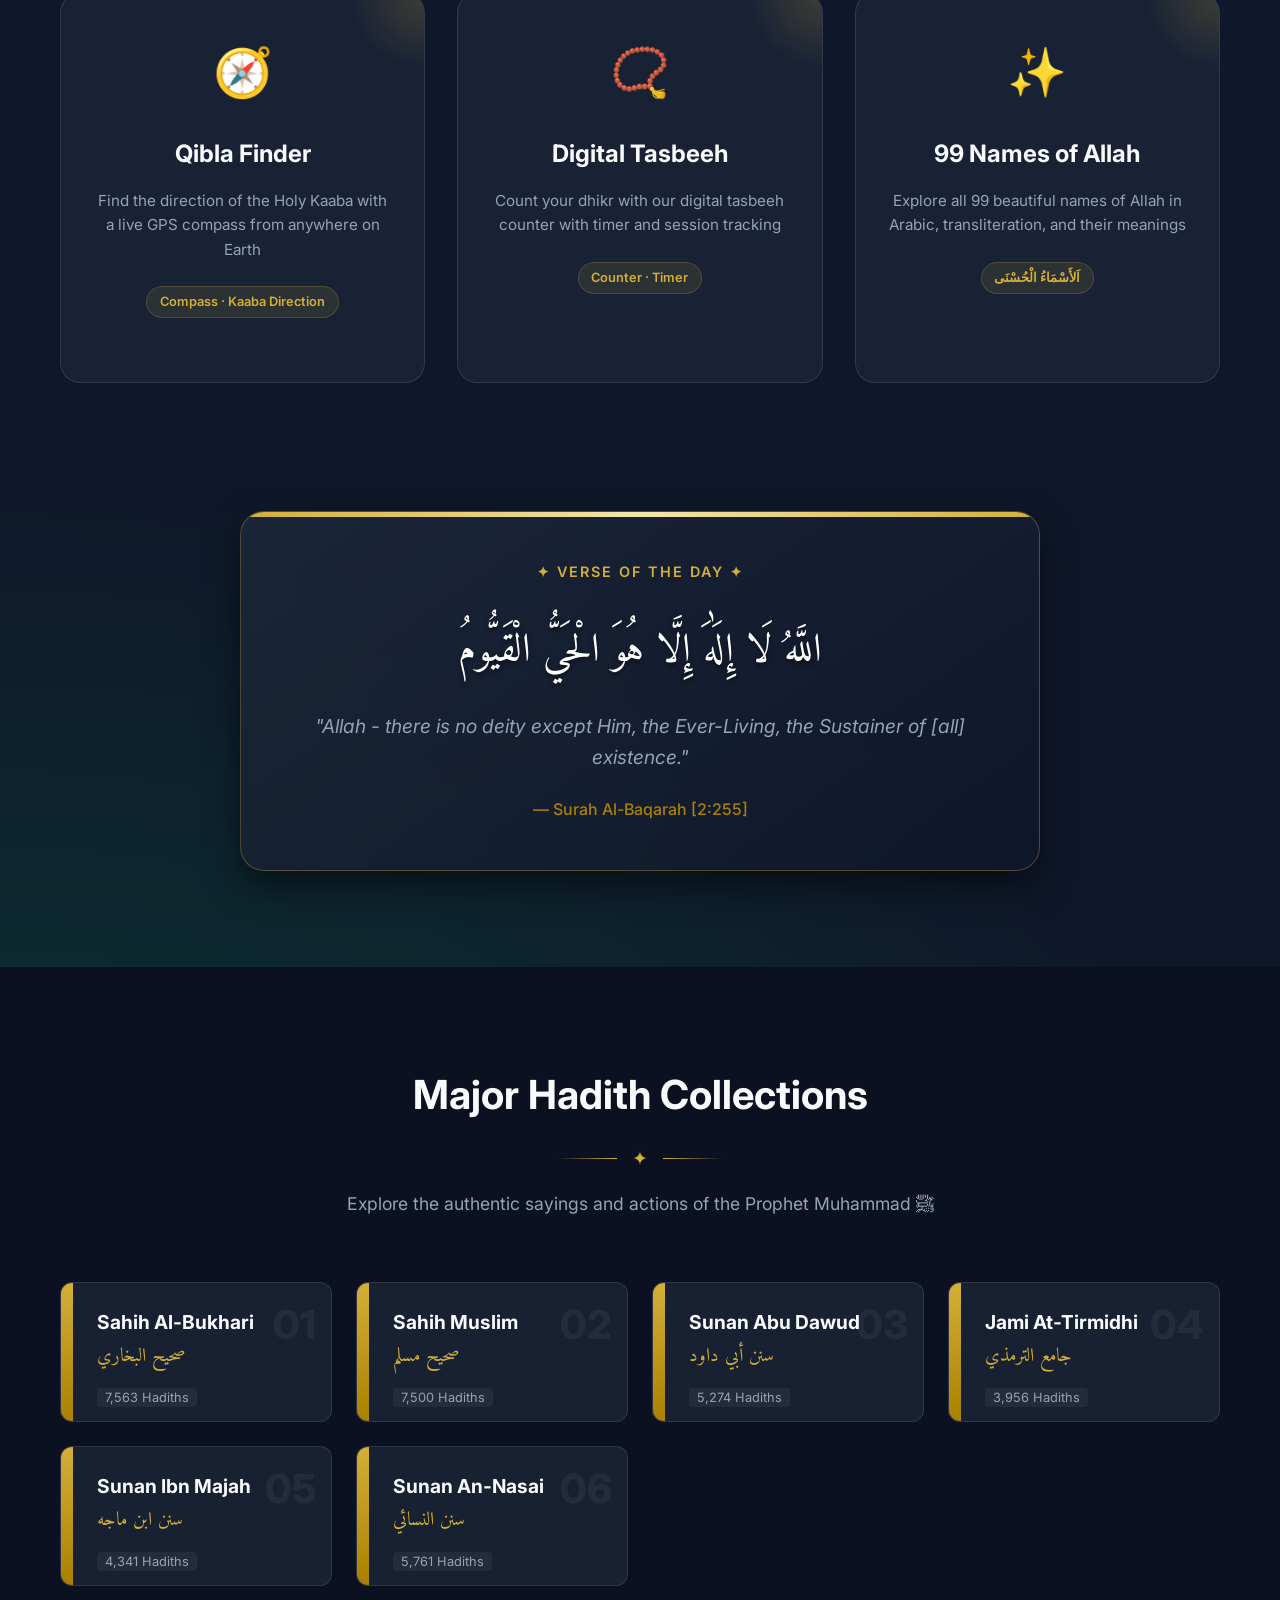
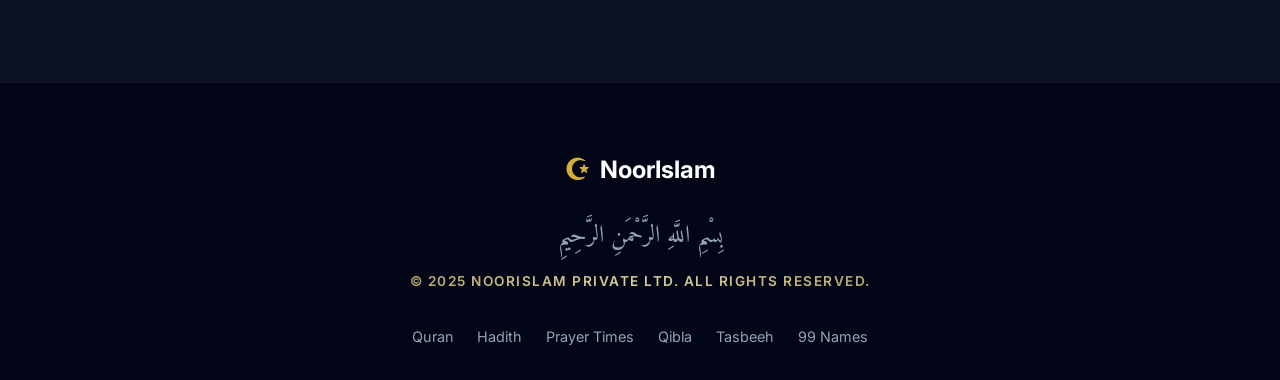
==== commit 69a6d0fd: "Update index.html" ====
--- a/index.html
+++ b/index.html
@@ -5,6 +5,7 @@
   <meta name="viewport" content="width=device-width, initial-scale=1.0">
   <meta name="description" content="NoorIslam - Your complete Islamic companion. Holy Quran, Hadith, Prayer Times, Qibla Finder, Digital Tasbeeh and 99 Names of Allah.">
   <meta http-equiv="X-Content-Type-Options" content="nosniff">
+  <meta name="google-site-verification" content="2BLxyUrVXkNwaKRgE18Wky29rNVcdWZ2llTi_aWCm7k" />
   <meta http-equiv="X-Frame-Options" content="DENY">
   <meta name="referrer" content="no-referrer">
   <title>NoorIslam — The Light of Islam</title>
